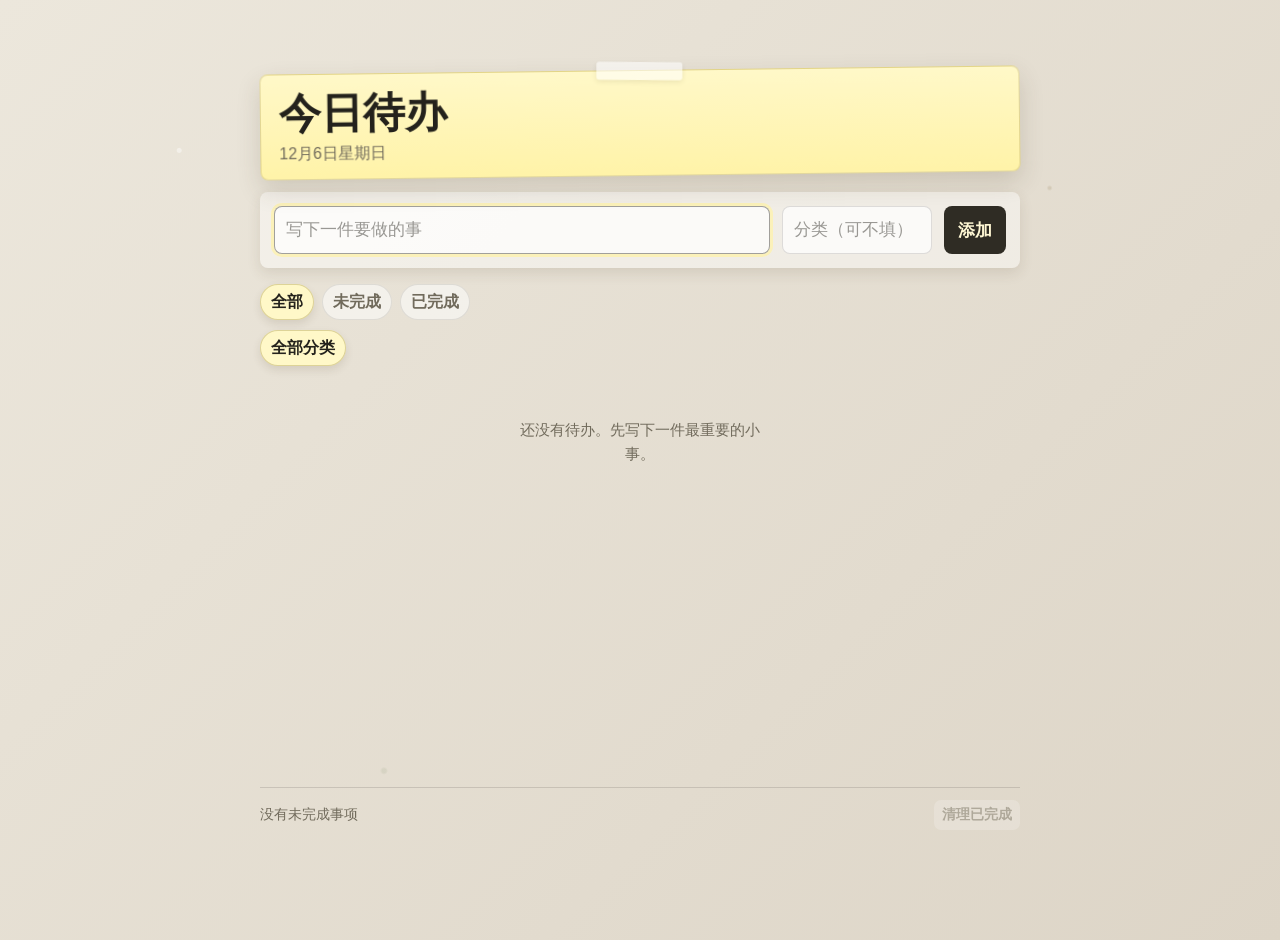
==== newtab.html @ f9138f81 "Create Chrome todo extension" ====
<!doctype html>
<html lang="zh-CN">
  <head>
    <meta charset="utf-8" />
    <meta name="viewport" content="width=device-width, initial-scale=1" />
    <title>简洁待办</title>
    <link rel="stylesheet" href="popup.css" />
  </head>
  <body class="newtab-page">
    <main class="app newtab-app" aria-label="待办事项">
      <header class="header">
        <div>
          <h1>今日待办</h1>
          <p id="todayText" class="today"></p>
        </div>
      </header>

      <form id="todoForm" class="add-form" autocomplete="off">
        <label class="sr-only" for="todoInput">新增待办</label>
        <input id="todoInput" type="text" maxlength="80" placeholder="写下一件要做的事" />
        <label class="sr-only" for="categoryInput">分类</label>
        <input id="categoryInput" type="text" maxlength="18" placeholder="分类（可不填）" list="categorySuggestions" />
        <datalist id="categorySuggestions"></datalist>
        <button type="submit">添加</button>
      </form>

      <section class="toolbar" aria-label="筛选待办">
        <button class="filter active" type="button" data-filter="all">全部</button>
        <button class="filter" type="button" data-filter="active">未完成</button>
        <button class="filter" type="button" data-filter="done">已完成</button>
      </section>

      <section class="category-toolbar" aria-label="筛选分类">
        <button class="category-filter active" type="button" data-category="all">全部分类</button>
      </section>

      <section class="content">
        <p id="emptyState" class="empty-state">还没有待办。先写下一件最重要的小事。</p>
        <ul id="todoList" class="todo-list" aria-live="polite"></ul>
      </section>

      <footer class="footer">
        <span id="countText">0 件待办</span>
        <button id="clearDone" class="ghost" type="button">清理已完成</button>
      </footer>
    </main>

    <script src="popup.js"></script>
  </body>
</html>
---- popup.css ----
:root {
  color-scheme: light;
  --desk: #ece7dc;
  --desk-deep: #ddd5c7;
  --note: #fff3a8;
  --note-soft: #fff8c8;
  --note-alt: #f7ffd1;
  --ink: #24221c;
  --muted: #716b5c;
  --line: rgba(36, 34, 28, 0.18);
  --shadow: 0 10px 24px rgba(70, 58, 31, 0.16);
  --shadow-soft: 0 5px 14px rgba(70, 58, 31, 0.12);
}

* {
  box-sizing: border-box;
}

body {
  width: 380px;
  min-height: 520px;
  margin: 0;
  background:
    radial-gradient(circle at 12% 18%, rgba(255, 255, 255, 0.42) 0 2px, transparent 3px),
    radial-gradient(circle at 78% 12%, rgba(140, 118, 74, 0.18) 0 1px, transparent 3px),
    linear-gradient(135deg, var(--desk), var(--desk-deep));
  color: var(--ink);
  font-family:
    -apple-system, BlinkMacSystemFont, "SF Pro Rounded", "PingFang SC", "Microsoft YaHei",
    sans-serif;
  font-size: 15px;
}

body.newtab-page {
  width: auto;
  min-height: 100vh;
  background:
    radial-gradient(circle at 14% 16%, rgba(255, 255, 255, 0.42) 0 2px, transparent 3px),
    radial-gradient(circle at 82% 20%, rgba(140, 118, 74, 0.18) 0 1px, transparent 3px),
    radial-gradient(circle at 30% 82%, rgba(118, 138, 97, 0.12) 0 2px, transparent 4px),
    linear-gradient(135deg, var(--desk), var(--desk-deep));
}

button,
input {
  font: inherit;
}

button {
  border: 0;
  cursor: pointer;
}

button:disabled {
  cursor: not-allowed;
  opacity: 0.44;
}

.app {
  display: flex;
  min-height: 520px;
  flex-direction: column;
  padding: 18px;
}

.newtab-app {
  width: min(820px, calc(100vw - 44px));
  min-height: calc(100vh - 80px);
  margin: 40px auto;
  padding: 30px;
}

.header {
  position: relative;
  margin: 0 0 16px;
  padding: 16px 18px 14px;
  border: 1px solid rgba(151, 130, 48, 0.28);
  border-radius: 8px;
  background: linear-gradient(180deg, var(--note-soft), var(--note));
  box-shadow: var(--shadow);
  transform: rotate(-0.7deg);
}

.header::before {
  content: "";
  position: absolute;
  top: -9px;
  left: 50%;
  width: 86px;
  height: 18px;
  border-radius: 3px;
  background: rgba(255, 255, 255, 0.56);
  box-shadow: 0 2px 5px rgba(70, 58, 31, 0.1);
  transform: translateX(-50%) rotate(1deg);
}

h1 {
  margin: 0;
  font-size: 26px;
  font-weight: 760;
  letter-spacing: 0;
  line-height: 1.1;
}

.newtab-app h1 {
  font-size: 42px;
}

.today {
  min-height: 18px;
  margin: 7px 0 0;
  color: var(--muted);
  font-size: 13px;
}

.newtab-app .today {
  font-size: 16px;
}

.add-form {
  display: grid;
  grid-template-columns: 1fr 104px auto;
  gap: 8px;
  margin-bottom: 12px;
  padding: 12px;
  border-radius: 8px;
  background: rgba(255, 255, 255, 0.42);
  box-shadow: var(--shadow-soft);
}

.add-form input {
  min-width: 0;
  height: 40px;
  border: 1px solid rgba(36, 34, 28, 0.14);
  border-radius: 8px;
  background: rgba(255, 255, 255, 0.72);
  color: var(--ink);
  outline: none;
  padding: 0 11px;
}

.add-form input::placeholder {
  color: rgba(36, 34, 28, 0.46);
}

.add-form input:focus,
.edit-row input:focus {
  border-color: rgba(36, 34, 28, 0.42);
  box-shadow: 0 0 0 3px rgba(255, 243, 168, 0.72);
}

.add-form button {
  height: 40px;
  border-radius: 8px;
  background: #2f2c24;
  color: #fff8d4;
  font-weight: 700;
  padding: 0 14px;
}

.add-form button:hover {
  background: #16140f;
}

.newtab-app .add-form {
  grid-template-columns: 1fr 150px auto;
  gap: 12px;
  margin-bottom: 16px;
  padding: 14px;
}

.newtab-app .add-form input,
.newtab-app .add-form button {
  height: 48px;
  font-size: 17px;
}

.toolbar,
.category-toolbar {
  display: flex;
  flex-wrap: wrap;
  gap: 8px;
  margin-bottom: 10px;
}

.category-toolbar {
  margin-bottom: 14px;
}

.filter,
.category-filter {
  min-height: 30px;
  border-radius: 999px;
  background: rgba(255, 255, 255, 0.52);
  color: var(--muted);
  font-weight: 650;
  padding: 0 11px;
  box-shadow: inset 0 0 0 1px rgba(36, 34, 28, 0.1);
}

.filter:hover,
.category-filter:hover {
  background: rgba(255, 255, 255, 0.82);
  color: var(--ink);
}

.filter.active,
.category-filter.active {
  background: #fff8c8;
  color: var(--ink);
  box-shadow:
    inset 0 0 0 1px rgba(151, 130, 48, 0.32),
    0 4px 9px rgba(70, 58, 31, 0.12);
}

.newtab-app .filter,
.newtab-app .category-filter {
  min-height: 36px;
  font-size: 16px;
}

.content {
  flex: 1;
  min-height: 0;
}

.todo-list {
  display: grid;
  gap: 10px;
  max-height: 310px;
  margin: 0;
  padding: 1px;
  overflow-y: auto;
  list-style: none;
}

.newtab-app .todo-list {
  grid-template-columns: repeat(auto-fit, minmax(230px, 1fr));
  align-content: start;
  max-height: calc(100vh - 390px);
}

.todo-item {
  display: grid;
  grid-template-columns: auto 1fr auto;
  align-items: start;
  gap: 10px;
  min-height: 72px;
  border: 1px solid rgba(151, 130, 48, 0.24);
  border-radius: 8px;
  background:
    linear-gradient(180deg, rgba(255, 255, 255, 0.28), transparent 36%),
    var(--note);
  box-shadow: var(--shadow-soft);
  padding: 12px 11px;
}

.todo-item:nth-child(3n + 2) {
  background:
    linear-gradient(180deg, rgba(255, 255, 255, 0.3), transparent 36%),
    var(--note-alt);
}

.todo-item:nth-child(3n) {
  background:
    linear-gradient(180deg, rgba(255, 255, 255, 0.28), transparent 36%),
    #ffe5c4;
}

.todo-item input[type="checkbox"] {
  width: 18px;
  height: 18px;
  margin: 3px 0 0;
  accent-color: #2f2c24;
}

.todo-content {
  display: grid;
  min-width: 0;
  gap: 6px;
}

.todo-category {
  width: fit-content;
  max-width: 100%;
  border-radius: 999px;
  background: rgba(255, 255, 255, 0.62);
  color: var(--muted);
  font-size: 12px;
  line-height: 1.1;
  overflow: hidden;
  padding: 4px 8px;
  text-overflow: ellipsis;
  white-space: nowrap;
}

.todo-title {
  min-width: 0;
  overflow-wrap: anywhere;
  color: var(--ink);
  font-size: 16px;
  line-height: 1.42;
}

.newtab-app .todo-item {
  min-height: 132px;
  transform: rotate(-0.35deg);
}

.newtab-app .todo-item:nth-child(even) {
  transform: rotate(0.35deg);
}

.newtab-app .todo-title {
  font-size: 19px;
}

.todo-item.done {
  opacity: 0.74;
}

.todo-item.done .todo-title {
  color: var(--muted);
  text-decoration-line: line-through;
  text-decoration-thickness: 2px;
  text-decoration-color: rgba(36, 34, 28, 0.72);
  text-decoration-skip-ink: none;
}

.item-actions {
  display: flex;
  flex-direction: column;
  gap: 4px;
}

.item-actions button,
.edit-actions button {
  min-width: 34px;
  height: 24px;
  border-radius: 6px;
  background: rgba(255, 255, 255, 0.48);
  color: var(--muted);
  font-size: 12px;
  font-weight: 650;
  padding: 0 6px;
}

.item-actions button:hover,
.edit-actions button:hover {
  background: rgba(255, 255, 255, 0.86);
  color: var(--ink);
}

.edit-row {
  display: grid;
  grid-column: 2 / 4;
  grid-template-columns: 1fr 84px auto;
  gap: 7px;
  width: 100%;
}

.edit-row input {
  min-width: 0;
  height: 34px;
  border: 1px solid rgba(36, 34, 28, 0.16);
  border-radius: 7px;
  background: rgba(255, 255, 255, 0.66);
  color: var(--ink);
  outline: none;
  padding: 0 8px;
}

.edit-actions {
  display: flex;
  gap: 4px;
}

.empty-state {
  display: none;
  margin: 38px auto 0;
  max-width: 250px;
  color: var(--muted);
  line-height: 1.58;
  text-align: center;
}

.empty-state.visible {
  display: block;
}

.footer {
  display: flex;
  align-items: center;
  justify-content: space-between;
  gap: 10px;
  border-top: 1px solid rgba(36, 34, 28, 0.14);
  margin-top: 14px;
  padding-top: 12px;
  color: var(--muted);
  font-size: 12px;
}

.newtab-app .footer,
.newtab-app .ghost,
.newtab-app .item-actions button,
.newtab-app .edit-actions button {
  font-size: 14px;
}

.ghost {
  height: 30px;
  border-radius: 7px;
  background: rgba(255, 255, 255, 0.45);
  color: var(--muted);
  font-size: 12px;
  font-weight: 650;
  padding: 0 8px;
}

.ghost:hover:not(:disabled) {
  background: rgba(255, 255, 255, 0.86);
  color: var(--ink);
}

.sr-only {
  position: absolute;
  width: 1px;
  height: 1px;
  padding: 0;
  overflow: hidden;
  clip: rect(0, 0, 0, 0);
  white-space: nowrap;
  border: 0;
}

@media (max-width: 520px) {
  .newtab-app {
    width: calc(100vw - 22px);
    min-height: calc(100vh - 22px);
    margin: 11px auto;
    padding: 18px;
  }

  .newtab-app h1 {
    font-size: 32px;
  }

  .add-form,
  .newtab-app .add-form {
    grid-template-columns: 1fr auto;
  }

  .add-form input:first-of-type,
  .newtab-app .add-form input:first-of-type {
    grid-column: 1 / -1;
  }

  .newtab-app .todo-list {
    grid-template-columns: 1fr;
  }

  .edit-row {
    grid-template-columns: 1fr;
  }
}
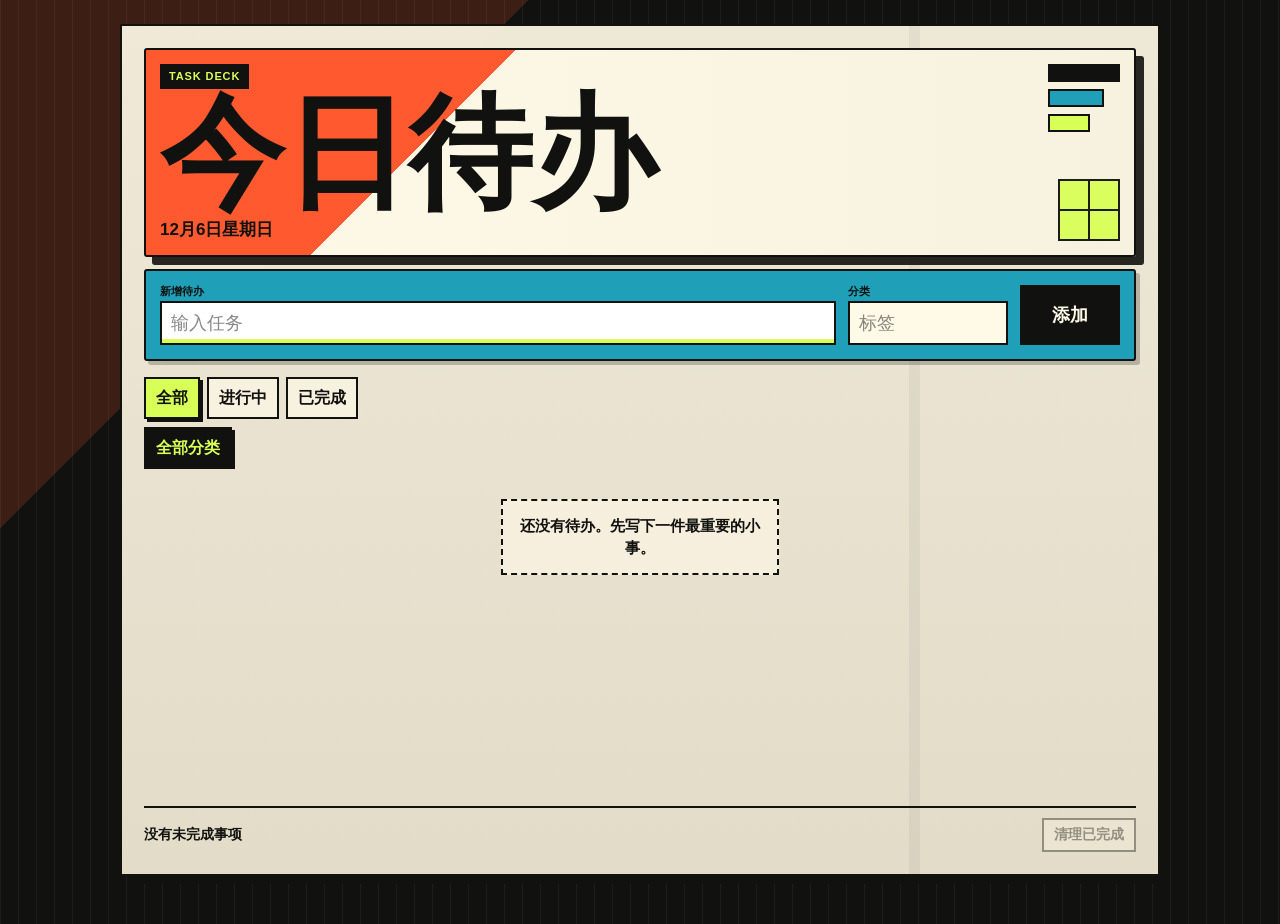
==== commit a4915505: "版本 1" ====
--- a/newtab.html
+++ b/newtab.html
@@ -9,29 +9,41 @@
   <body class="newtab-page">
     <main class="app newtab-app" aria-label="待办事项">
       <header class="header">
-        <div>
+        <div class="header-copy">
+          <span class="eyebrow">Task Deck</span>
           <h1>今日待办</h1>
           <p id="todayText" class="today"></p>
         </div>
+        <div class="deck-meter" aria-hidden="true">
+          <span></span>
+          <span></span>
+          <span></span>
+        </div>
       </header>
 
-      <form id="todoForm" class="add-form" autocomplete="off">
-        <label class="sr-only" for="todoInput">新增待办</label>
-        <input id="todoInput" type="text" maxlength="80" placeholder="写下一件要做的事" />
-        <label class="sr-only" for="categoryInput">分类</label>
-        <input id="categoryInput" type="text" maxlength="18" placeholder="分类（可不填）" list="categorySuggestions" />
-        <datalist id="categorySuggestions"></datalist>
+      <form id="todoForm" class="add-form" autocomplete="off" aria-label="新增待办">
+        <div class="task-field">
+          <label for="todoInput">新增待办</label>
+          <input id="todoInput" type="text" maxlength="80" placeholder="输入任务" />
+        </div>
+        <div class="category-field">
+          <label for="categoryInput">分类</label>
+          <input id="categoryInput" type="text" maxlength="18" placeholder="标签" list="categorySuggestions" />
+          <datalist id="categorySuggestions"></datalist>
+        </div>
         <button type="submit">添加</button>
       </form>
 
-      <section class="toolbar" aria-label="筛选待办">
-        <button class="filter active" type="button" data-filter="all">全部</button>
-        <button class="filter" type="button" data-filter="active">未完成</button>
-        <button class="filter" type="button" data-filter="done">已完成</button>
-      </section>
+      <section class="control-panel" aria-label="筛选">
+        <div class="toolbar" aria-label="筛选待办">
+          <button class="filter active" type="button" data-filter="all">全部</button>
+          <button class="filter" type="button" data-filter="active">进行中</button>
+          <button class="filter" type="button" data-filter="done">已完成</button>
+        </div>
 
-      <section class="category-toolbar" aria-label="筛选分类">
-        <button class="category-filter active" type="button" data-category="all">全部分类</button>
+        <div class="category-toolbar" aria-label="筛选分类">
+          <button class="category-filter active" type="button" data-category="all">全部分类</button>
+        </div>
       </section>
 
       <section class="content">
--- a/popup.css
+++ b/popup.css
@@ -1,33 +1,41 @@
 :root {
   color-scheme: light;
-  --desk: #ece7dc;
-  --desk-deep: #ddd5c7;
-  --note: #fff3a8;
-  --note-soft: #fff8c8;
-  --note-alt: #f7ffd1;
-  --ink: #24221c;
-  --muted: #716b5c;
-  --line: rgba(36, 34, 28, 0.18);
-  --shadow: 0 10px 24px rgba(70, 58, 31, 0.16);
-  --shadow-soft: 0 5px 14px rgba(70, 58, 31, 0.12);
+  --void: #11110f;
+  --ink: #151512;
+  --paper: #f7f1df;
+  --paper-2: #ebe4d0;
+  --cream: #fff9e8;
+  --muted: #6a6255;
+  --line: rgba(17, 17, 15, 0.18);
+  --line-strong: rgba(17, 17, 15, 0.44);
+  --signal: #ff5a2f;
+  --signal-dark: #c93419;
+  --acid: #d8ff58;
+  --cyan: #1f9fb8;
+  --blue: #315bff;
+  --green: #127c58;
+  --shadow: 8px 8px 0 rgba(17, 17, 15, 0.9);
+  --shadow-soft: 4px 4px 0 rgba(17, 17, 15, 0.24);
+  --radius: 3px;
 }
 
 * {
   box-sizing: border-box;
 }
 
+html {
+  min-height: 100%;
+}
+
 body {
   width: 380px;
-  min-height: 520px;
+  min-height: 540px;
   margin: 0;
-  background:
-    radial-gradient(circle at 12% 18%, rgba(255, 255, 255, 0.42) 0 2px, transparent 3px),
-    radial-gradient(circle at 78% 12%, rgba(140, 118, 74, 0.18) 0 1px, transparent 3px),
-    linear-gradient(135deg, var(--desk), var(--desk-deep));
+  background: var(--paper-2);
   color: var(--ink);
   font-family:
-    -apple-system, BlinkMacSystemFont, "SF Pro Rounded", "PingFang SC", "Microsoft YaHei",
-    sans-serif;
+    "Avenir Next Condensed", "Arial Narrow", "Helvetica Neue", -apple-system, BlinkMacSystemFont,
+    "PingFang SC", "Microsoft YaHei", sans-serif;
   font-size: 15px;
 }
 
@@ -35,10 +43,9 @@
   width: auto;
   min-height: 100vh;
   background:
-    radial-gradient(circle at 14% 16%, rgba(255, 255, 255, 0.42) 0 2px, transparent 3px),
-    radial-gradient(circle at 82% 20%, rgba(140, 118, 74, 0.18) 0 1px, transparent 3px),
-    radial-gradient(circle at 30% 82%, rgba(118, 138, 97, 0.12) 0 2px, transparent 4px),
-    linear-gradient(135deg, var(--desk), var(--desk-deep));
+    linear-gradient(135deg, rgba(255, 90, 47, 0.18) 0 24%, transparent 24% 100%),
+    repeating-linear-gradient(90deg, rgba(255, 255, 255, 0.05) 0 1px, transparent 1px 18px),
+    var(--void);
 }
 
 button,
@@ -53,173 +60,307 @@
 
 button:disabled {
   cursor: not-allowed;
-  opacity: 0.44;
+  opacity: 0.38;
+}
+
+button,
+input {
+  transition:
+    background 160ms ease,
+    border-color 160ms ease,
+    box-shadow 160ms ease,
+    color 160ms ease,
+    transform 160ms ease;
+}
+
+button:focus-visible,
+input:focus-visible {
+  outline: 3px solid var(--acid);
+  outline-offset: 3px;
 }
 
 .app {
+  position: relative;
   display: flex;
-  min-height: 520px;
+  min-height: 100vh;
   flex-direction: column;
-  padding: 18px;
-}
-
-.newtab-app {
-  width: min(820px, calc(100vw - 44px));
-  min-height: calc(100vh - 80px);
-  margin: 40px auto;
-  padding: 30px;
-}
-
-.header {
-  position: relative;
-  margin: 0 0 16px;
-  padding: 16px 18px 14px;
-  border: 1px solid rgba(151, 130, 48, 0.28);
-  border-radius: 8px;
-  background: linear-gradient(180deg, var(--note-soft), var(--note));
-  box-shadow: var(--shadow);
-  transform: rotate(-0.7deg);
-}
-
-.header::before {
+  padding: 14px;
+  overflow: hidden;
+  background:
+    linear-gradient(180deg, rgba(247, 241, 223, 0.96), rgba(235, 228, 208, 0.96)),
+    repeating-linear-gradient(0deg, transparent 0 31px, rgba(17, 17, 15, 0.08) 31px 32px);
+}
+
+.app::before {
   content: "";
   position: absolute;
-  top: -9px;
-  left: 50%;
-  width: 86px;
-  height: 18px;
-  border-radius: 3px;
-  background: rgba(255, 255, 255, 0.56);
-  box-shadow: 0 2px 5px rgba(70, 58, 31, 0.1);
-  transform: translateX(-50%) rotate(1deg);
+  inset: 0;
+  pointer-events: none;
+  background:
+    linear-gradient(90deg, transparent 0 76%, rgba(17, 17, 15, 0.08) 76% 77%, transparent 77%),
+    radial-gradient(circle at 9% 14%, rgba(17, 17, 15, 0.12) 0 1px, transparent 1px 100%);
+  opacity: 0.6;
+}
+
+.newtab-app {
+  width: min(1040px, calc(100vw - 42px));
+  min-height: calc(100vh - 48px);
+  margin: 24px auto;
+  padding: 22px;
+  border: 2px solid var(--void);
+  box-shadow: var(--shadow);
+}
+
+.header {
+  position: relative;
+  z-index: 1;
+  display: grid;
+  grid-template-columns: minmax(0, 1fr) 72px;
+  min-height: 124px;
+  gap: 14px;
+  margin: 0 0 12px;
+  padding: 14px;
+  border: 2px solid var(--void);
+  border-radius: var(--radius);
+  background:
+    linear-gradient(135deg, var(--signal) 0 31%, transparent 31% 100%),
+    linear-gradient(90deg, var(--cream), var(--paper));
+  box-shadow: var(--shadow);
+}
+
+.header::after {
+  content: "";
+  position: absolute;
+  right: 14px;
+  bottom: 14px;
+  width: 58px;
+  height: 58px;
+  border: 2px solid var(--void);
+  background:
+    linear-gradient(90deg, transparent 0 48%, var(--void) 48% 52%, transparent 52%),
+    linear-gradient(0deg, transparent 0 48%, var(--void) 48% 52%, transparent 52%),
+    var(--acid);
+  opacity: 0.95;
+}
+
+.header-copy {
+  position: relative;
+  z-index: 1;
+  display: grid;
+  align-content: end;
+}
+
+.eyebrow {
+  width: fit-content;
+  margin-bottom: 10px;
+  border: 2px solid var(--void);
+  background: var(--void);
+  color: var(--acid);
+  font-size: 11px;
+  font-weight: 900;
+  letter-spacing: 0.08em;
+  line-height: 1;
+  padding: 5px 7px;
+  text-transform: uppercase;
 }
 
 h1 {
+  max-width: 250px;
   margin: 0;
-  font-size: 26px;
-  font-weight: 760;
+  color: var(--void);
+  font-family: "Impact", "Avenir Next Condensed", "Arial Narrow", sans-serif;
+  font-size: 44px;
+  font-weight: 900;
   letter-spacing: 0;
-  line-height: 1.1;
+  line-height: 0.88;
 }
 
 .newtab-app h1 {
-  font-size: 42px;
+  max-width: none;
+  font-size: clamp(64px, 10vw, 124px);
 }
 
 .today {
   min-height: 18px;
-  margin: 7px 0 0;
-  color: var(--muted);
+  margin: 10px 0 0;
+  color: var(--void);
   font-size: 13px;
+  font-weight: 900;
 }
 
 .newtab-app .today {
-  font-size: 16px;
+  font-size: 17px;
+}
+
+.deck-meter {
+  position: relative;
+  z-index: 1;
+  display: grid;
+  align-content: start;
+  gap: 7px;
+}
+
+.deck-meter span {
+  display: block;
+  height: 18px;
+  border: 2px solid var(--void);
+  background: var(--void);
+}
+
+.deck-meter span:nth-child(2) {
+  width: 78%;
+  background: var(--cyan);
+}
+
+.deck-meter span:nth-child(3) {
+  width: 58%;
+  background: var(--acid);
 }
 
 .add-form {
-  display: grid;
-  grid-template-columns: 1fr 104px auto;
+  position: relative;
+  z-index: 1;
+  display: grid;
+  grid-template-columns: minmax(0, 1fr) 82px 64px;
   gap: 8px;
+  align-items: end;
   margin-bottom: 12px;
-  padding: 12px;
-  border-radius: 8px;
-  background: rgba(255, 255, 255, 0.42);
+  padding: 10px;
+  border: 2px solid var(--void);
+  border-radius: var(--radius);
+  background: var(--cyan);
   box-shadow: var(--shadow-soft);
+}
+
+.task-field,
+.category-field {
+  display: grid;
+  min-width: 0;
+  gap: 4px;
+}
+
+.add-form label {
+  color: var(--void);
+  font-size: 11px;
+  font-weight: 950;
+  line-height: 1;
 }
 
 .add-form input {
   min-width: 0;
-  height: 40px;
-  border: 1px solid rgba(36, 34, 28, 0.14);
-  border-radius: 8px;
-  background: rgba(255, 255, 255, 0.72);
-  color: var(--ink);
+  height: 36px;
+  border: 2px solid var(--void);
+  border-radius: 0;
+  background: var(--cream);
+  color: var(--void);
   outline: none;
-  padding: 0 11px;
+  padding: 0 9px;
 }
 
 .add-form input::placeholder {
-  color: rgba(36, 34, 28, 0.46);
+  color: rgba(17, 17, 15, 0.5);
 }
 
 .add-form input:focus,
 .edit-row input:focus {
-  border-color: rgba(36, 34, 28, 0.42);
-  box-shadow: 0 0 0 3px rgba(255, 243, 168, 0.72);
+  background: #fff;
+  box-shadow: inset 0 -4px 0 var(--acid);
 }
 
 .add-form button {
-  height: 40px;
-  border-radius: 8px;
-  background: #2f2c24;
-  color: #fff8d4;
-  font-weight: 700;
-  padding: 0 14px;
+  min-height: 50px;
+  border: 2px solid var(--void);
+  border-radius: 0;
+  background: var(--void);
+  color: var(--cream);
+  font-weight: 950;
+  padding: 0 10px;
 }
 
 .add-form button:hover {
-  background: #16140f;
+  background: var(--acid);
+  color: var(--void);
+  transform: translate(-2px, -2px);
+  box-shadow: 3px 3px 0 var(--void);
 }
 
 .newtab-app .add-form {
-  grid-template-columns: 1fr 150px auto;
+  grid-template-columns: minmax(0, 1fr) 160px 100px;
   gap: 12px;
   margin-bottom: 16px;
   padding: 14px;
 }
 
-.newtab-app .add-form input,
+.newtab-app .add-form input {
+  height: 44px;
+  font-size: 18px;
+}
+
 .newtab-app .add-form button {
-  height: 48px;
-  font-size: 17px;
+  min-height: 60px;
+  font-size: 18px;
+}
+
+.control-panel {
+  position: relative;
+  z-index: 1;
+  display: grid;
+  gap: 8px;
+  margin-bottom: 12px;
 }
 
 .toolbar,
 .category-toolbar {
   display: flex;
   flex-wrap: wrap;
-  gap: 8px;
-  margin-bottom: 10px;
+  gap: 7px;
 }
 
 .category-toolbar {
-  margin-bottom: 14px;
+  max-height: 80px;
+  overflow-y: auto;
+  padding-right: 2px;
 }
 
 .filter,
 .category-filter {
-  min-height: 30px;
-  border-radius: 999px;
-  background: rgba(255, 255, 255, 0.52);
-  color: var(--muted);
-  font-weight: 650;
-  padding: 0 11px;
-  box-shadow: inset 0 0 0 1px rgba(36, 34, 28, 0.1);
+  min-height: 36px;
+  border: 2px solid var(--void);
+  border-radius: 0;
+  background: var(--paper);
+  color: var(--void);
+  font-size: 13px;
+  font-weight: 950;
+  padding: 0 10px;
 }
 
 .filter:hover,
 .category-filter:hover {
-  background: rgba(255, 255, 255, 0.82);
-  color: var(--ink);
+  transform: translate(-1px, -1px);
+  box-shadow: 2px 2px 0 var(--void);
 }
 
 .filter.active,
 .category-filter.active {
-  background: #fff8c8;
-  color: var(--ink);
-  box-shadow:
-    inset 0 0 0 1px rgba(151, 130, 48, 0.32),
-    0 4px 9px rgba(70, 58, 31, 0.12);
+  background: var(--acid);
+  color: var(--void);
+  box-shadow: 3px 3px 0 var(--void);
+}
+
+.category-filter.active {
+  background: var(--void);
+  color: var(--acid);
 }
 
 .newtab-app .filter,
 .newtab-app .category-filter {
-  min-height: 36px;
+  min-height: 42px;
   font-size: 16px;
 }
 
 .content {
+  position: relative;
+  z-index: 1;
   flex: 1;
   min-height: 0;
 }
@@ -227,160 +368,191 @@
 .todo-list {
   display: grid;
   gap: 10px;
-  max-height: 310px;
+  max-height: 294px;
   margin: 0;
-  padding: 1px;
+  padding: 2px 4px 4px 0;
   overflow-y: auto;
   list-style: none;
 }
 
 .newtab-app .todo-list {
-  grid-template-columns: repeat(auto-fit, minmax(230px, 1fr));
+  grid-template-columns: repeat(auto-fit, minmax(248px, 1fr));
   align-content: start;
-  max-height: calc(100vh - 390px);
+  max-height: calc(100vh - 410px);
 }
 
 .todo-item {
-  display: grid;
-  grid-template-columns: auto 1fr auto;
+  position: relative;
+  display: grid;
+  grid-template-columns: 32px minmax(0, 1fr) auto;
   align-items: start;
   gap: 10px;
-  min-height: 72px;
-  border: 1px solid rgba(151, 130, 48, 0.24);
-  border-radius: 8px;
-  background:
-    linear-gradient(180deg, rgba(255, 255, 255, 0.28), transparent 36%),
-    var(--note);
+  min-height: 86px;
+  overflow: hidden;
+  border: 2px solid var(--void);
+  border-radius: var(--radius);
+  background: var(--ticket-bg, var(--cream));
   box-shadow: var(--shadow-soft);
-  padding: 12px 11px;
-}
-
-.todo-item:nth-child(3n + 2) {
-  background:
-    linear-gradient(180deg, rgba(255, 255, 255, 0.3), transparent 36%),
-    var(--note-alt);
-}
-
-.todo-item:nth-child(3n) {
-  background:
-    linear-gradient(180deg, rgba(255, 255, 255, 0.28), transparent 36%),
-    #ffe5c4;
+  padding: 10px;
+  animation: deck-in 170ms ease both;
+}
+
+.todo-item::before {
+  content: "";
+  position: absolute;
+  inset: 0 auto 0 0;
+  width: 9px;
+  background: var(--tag-color, var(--signal));
+}
+
+.todo-item::after {
+  content: "";
+  position: absolute;
+  right: -16px;
+  top: 12px;
+  width: 54px;
+  height: 18px;
+  border: 2px solid var(--void);
+  background: var(--tag-color, var(--signal));
+  transform: rotate(16deg);
 }
 
 .todo-item input[type="checkbox"] {
-  width: 18px;
-  height: 18px;
-  margin: 3px 0 0;
-  accent-color: #2f2c24;
+  position: relative;
+  z-index: 1;
+  width: 24px;
+  height: 24px;
+  margin: 2px 0 0 5px;
+  accent-color: var(--void);
+  cursor: pointer;
 }
 
 .todo-content {
+  position: relative;
+  z-index: 1;
   display: grid;
   min-width: 0;
-  gap: 6px;
+  gap: 8px;
 }
 
 .todo-category {
   width: fit-content;
   max-width: 100%;
-  border-radius: 999px;
-  background: rgba(255, 255, 255, 0.62);
-  color: var(--muted);
-  font-size: 12px;
-  line-height: 1.1;
+  border: 2px solid var(--void);
+  background: var(--tag-color, var(--signal));
+  color: var(--void);
+  font-size: 11px;
+  font-weight: 950;
+  line-height: 1;
   overflow: hidden;
-  padding: 4px 8px;
+  padding: 5px 7px;
   text-overflow: ellipsis;
+  text-transform: uppercase;
   white-space: nowrap;
 }
 
 .todo-title {
   min-width: 0;
   overflow-wrap: anywhere;
-  color: var(--ink);
-  font-size: 16px;
-  line-height: 1.42;
+  color: var(--void);
+  font-family: "Avenir Next Condensed", "Arial Narrow", "PingFang SC", sans-serif;
+  font-size: 20px;
+  font-weight: 950;
+  line-height: 1.05;
 }
 
 .newtab-app .todo-item {
-  min-height: 132px;
-  transform: rotate(-0.35deg);
-}
-
-.newtab-app .todo-item:nth-child(even) {
-  transform: rotate(0.35deg);
+  min-height: 150px;
+  padding: 14px;
 }
 
 .newtab-app .todo-title {
-  font-size: 19px;
+  font-size: 28px;
 }
 
 .todo-item.done {
-  opacity: 0.74;
+  background: #d8d1bf;
+  opacity: 0.78;
 }
 
 .todo-item.done .todo-title {
-  color: var(--muted);
+  color: rgba(17, 17, 15, 0.68);
   text-decoration-line: line-through;
-  text-decoration-thickness: 2px;
-  text-decoration-color: rgba(36, 34, 28, 0.72);
+  text-decoration-thickness: 4px;
+  text-decoration-color: var(--signal-dark);
   text-decoration-skip-ink: none;
 }
 
 .item-actions {
+  position: relative;
+  z-index: 1;
   display: flex;
   flex-direction: column;
-  gap: 4px;
+  gap: 5px;
+  padding-right: 2px;
 }
 
 .item-actions button,
 .edit-actions button {
-  min-width: 34px;
-  height: 24px;
-  border-radius: 6px;
-  background: rgba(255, 255, 255, 0.48);
-  color: var(--muted);
+  min-width: 44px;
+  min-height: 30px;
+  border: 2px solid var(--void);
+  border-radius: 0;
+  background: var(--paper);
+  color: var(--void);
   font-size: 12px;
-  font-weight: 650;
-  padding: 0 6px;
+  font-weight: 950;
+  padding: 0 7px;
 }
 
 .item-actions button:hover,
 .edit-actions button:hover {
-  background: rgba(255, 255, 255, 0.86);
-  color: var(--ink);
+  background: var(--acid);
+  transform: translate(-1px, -1px);
+  box-shadow: 2px 2px 0 var(--void);
+}
+
+.item-actions .delete:hover {
+  background: var(--signal);
+  color: var(--void);
 }
 
 .edit-row {
+  position: relative;
+  z-index: 1;
   display: grid;
   grid-column: 2 / 4;
-  grid-template-columns: 1fr 84px auto;
+  grid-template-columns: minmax(0, 1fr) 82px auto;
   gap: 7px;
   width: 100%;
 }
 
 .edit-row input {
   min-width: 0;
-  height: 34px;
-  border: 1px solid rgba(36, 34, 28, 0.16);
-  border-radius: 7px;
-  background: rgba(255, 255, 255, 0.66);
-  color: var(--ink);
+  height: 38px;
+  border: 2px solid var(--void);
+  border-radius: 0;
+  background: var(--cream);
+  color: var(--void);
   outline: none;
   padding: 0 8px;
 }
 
 .edit-actions {
   display: flex;
-  gap: 4px;
+  gap: 5px;
 }
 
 .empty-state {
   display: none;
-  margin: 38px auto 0;
-  max-width: 250px;
-  color: var(--muted);
-  line-height: 1.58;
+  margin: 18px auto 0;
+  max-width: 278px;
+  border: 2px dashed var(--void);
+  background: rgba(255, 249, 232, 0.62);
+  color: var(--void);
+  font-weight: 850;
+  line-height: 1.45;
+  padding: 14px;
   text-align: center;
 }
 
@@ -389,15 +561,18 @@
 }
 
 .footer {
+  position: relative;
+  z-index: 1;
   display: flex;
   align-items: center;
   justify-content: space-between;
   gap: 10px;
-  border-top: 1px solid rgba(36, 34, 28, 0.14);
+  border-top: 2px solid var(--void);
   margin-top: 14px;
-  padding-top: 12px;
-  color: var(--muted);
+  padding-top: 10px;
+  color: var(--void);
   font-size: 12px;
+  font-weight: 950;
 }
 
 .newtab-app .footer,
@@ -408,18 +583,21 @@
 }
 
 .ghost {
-  height: 30px;
-  border-radius: 7px;
-  background: rgba(255, 255, 255, 0.45);
-  color: var(--muted);
+  min-height: 34px;
+  border: 2px solid var(--void);
+  border-radius: 0;
+  background: var(--paper);
+  color: var(--void);
   font-size: 12px;
-  font-weight: 650;
-  padding: 0 8px;
+  font-weight: 950;
+  padding: 0 10px;
 }
 
 .ghost:hover:not(:disabled) {
-  background: rgba(255, 255, 255, 0.86);
-  color: var(--ink);
+  background: var(--signal);
+  color: var(--void);
+  transform: translate(-1px, -1px);
+  box-shadow: 2px 2px 0 var(--void);
 }
 
 .sr-only {
@@ -433,26 +611,85 @@
   border: 0;
 }
 
+@keyframes deck-in {
+  from {
+    opacity: 0;
+    transform: translateY(10px) rotate(-0.4deg);
+  }
+  to {
+    opacity: 1;
+    transform: translateY(0) rotate(0);
+  }
+}
+
 @media (max-width: 520px) {
+  .app {
+    padding: 12px;
+  }
+
+  .header {
+    min-height: 112px;
+    margin-bottom: 10px;
+    padding: 13px;
+  }
+
+  h1 {
+    font-size: 40px;
+  }
+
+  .add-form {
+    margin-bottom: 10px;
+    padding: 9px;
+  }
+
+  .control-panel {
+    margin-bottom: 10px;
+  }
+
+  .todo-list {
+    max-height: 230px;
+  }
+
   .newtab-app {
-    width: calc(100vw - 22px);
-    min-height: calc(100vh - 22px);
-    margin: 11px auto;
-    padding: 18px;
+    width: calc(100vw - 20px);
+    min-height: calc(100vh - 20px);
+    margin: 10px auto;
+    padding: 14px;
+  }
+
+  .header {
+    grid-template-columns: minmax(0, 1fr);
+  }
+
+  .deck-meter {
+    display: none;
   }
 
   .newtab-app h1 {
-    font-size: 32px;
+    font-size: 50px;
   }
 
   .add-form,
   .newtab-app .add-form {
-    grid-template-columns: 1fr auto;
-  }
-
-  .add-form input:first-of-type,
-  .newtab-app .add-form input:first-of-type {
+    grid-template-columns: minmax(0, 1fr) 76px;
+  }
+
+  .task-field,
+  .newtab-app .task-field {
     grid-column: 1 / -1;
+  }
+
+  body:not(.newtab-page) .add-form {
+    grid-template-columns: minmax(0, 1fr) 82px 64px;
+  }
+
+  body:not(.newtab-page) .task-field {
+    grid-column: auto;
+  }
+
+  .add-form button,
+  .newtab-app .add-form button {
+    min-height: 50px;
   }
 
   .newtab-app .todo-list {
@@ -463,3 +700,13 @@
     grid-template-columns: 1fr;
   }
 }
+
+@media (prefers-reduced-motion: reduce) {
+  *,
+  *::before,
+  *::after {
+    animation-duration: 1ms !important;
+    scroll-behavior: auto !important;
+    transition-duration: 1ms !important;
+  }
+}
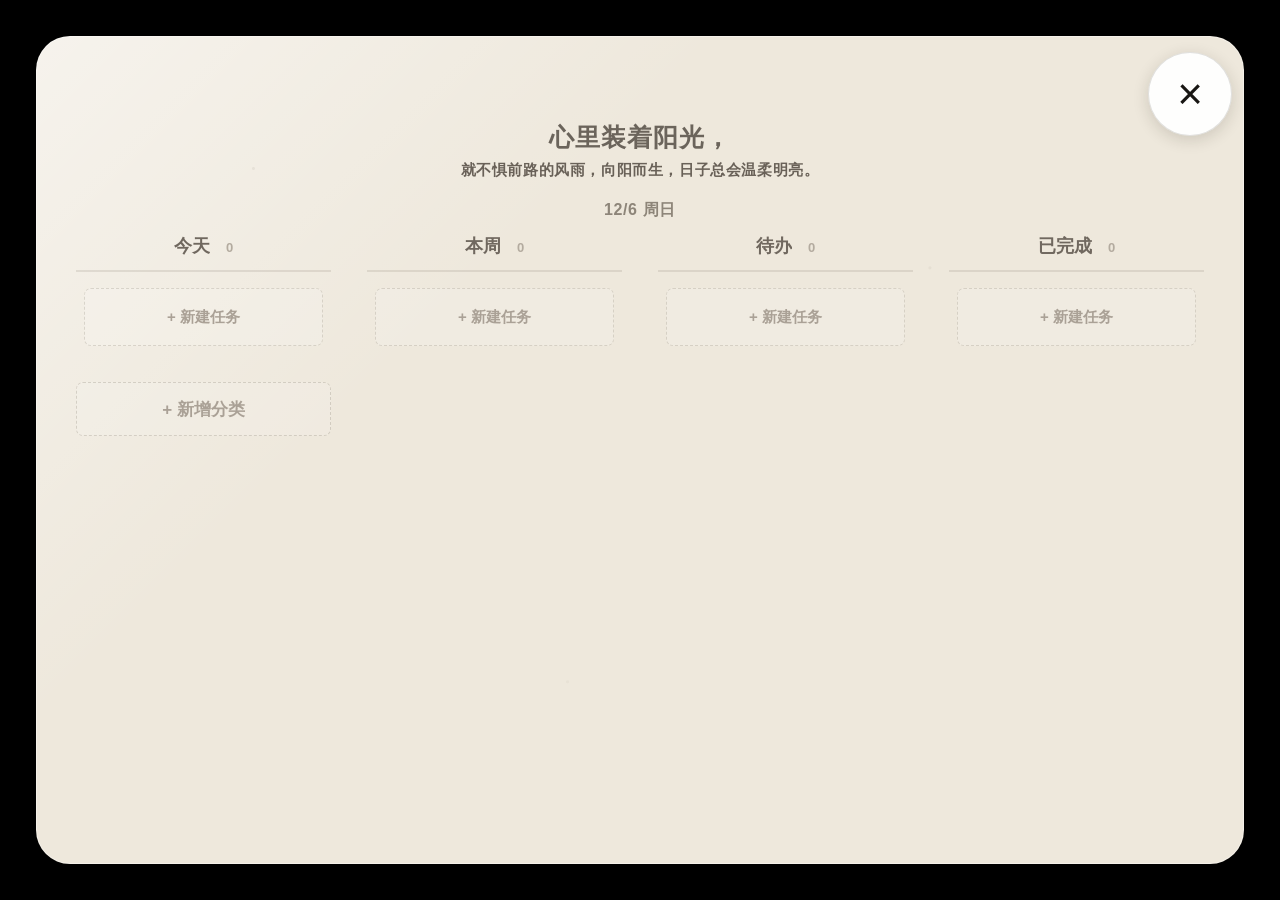
==== commit fe65e635: "Update sticky note todo board" ====
--- a/newtab.html
+++ b/newtab.html
@@ -7,47 +7,36 @@
     <link rel="stylesheet" href="popup.css" />
   </head>
   <body class="newtab-page">
-    <main class="app newtab-app" aria-label="待办事项">
+    <main class="app newtab-app" aria-label="便签墙">
       <header class="header">
-        <div class="header-copy">
-          <span class="eyebrow">Task Deck</span>
-          <h1>今日待办</h1>
+        <div>
+          <p class="quote">心里装着阳光，</p>
+          <p class="quote-sub">就不惧前路的风雨，向阳而生，日子总会温柔明亮。</p>
           <p id="todayText" class="today"></p>
-        </div>
-        <div class="deck-meter" aria-hidden="true">
-          <span></span>
-          <span></span>
-          <span></span>
         </div>
       </header>
 
-      <form id="todoForm" class="add-form" autocomplete="off" aria-label="新增待办">
-        <div class="task-field">
-          <label for="todoInput">新增待办</label>
-          <input id="todoInput" type="text" maxlength="80" placeholder="输入任务" />
-        </div>
-        <div class="category-field">
-          <label for="categoryInput">分类</label>
-          <input id="categoryInput" type="text" maxlength="18" placeholder="标签" list="categorySuggestions" />
-          <datalist id="categorySuggestions"></datalist>
-        </div>
+      <form id="todoForm" class="add-form" autocomplete="off">
+        <label class="sr-only" for="todoInput">新增待办</label>
+        <input id="todoInput" type="text" maxlength="80" placeholder="写下一件要做的事" />
+        <label class="sr-only" for="categoryInput">分类</label>
+        <input id="categoryInput" type="text" maxlength="18" placeholder="分类（可不填）" list="categorySuggestions" />
+        <datalist id="categorySuggestions"></datalist>
         <button type="submit">添加</button>
       </form>
 
-      <section class="control-panel" aria-label="筛选">
-        <div class="toolbar" aria-label="筛选待办">
-          <button class="filter active" type="button" data-filter="all">全部</button>
-          <button class="filter" type="button" data-filter="active">进行中</button>
-          <button class="filter" type="button" data-filter="done">已完成</button>
-        </div>
+      <section class="toolbar" aria-label="筛选待办">
+        <button class="filter active" type="button" data-filter="all">全部</button>
+        <button class="filter" type="button" data-filter="active">未完成</button>
+        <button class="filter" type="button" data-filter="done">已完成</button>
+      </section>
 
-        <div class="category-toolbar" aria-label="筛选分类">
-          <button class="category-filter active" type="button" data-category="all">全部分类</button>
-        </div>
+      <section class="category-toolbar board-hidden" aria-label="筛选分类">
+        <button class="category-filter active" type="button" data-category="all">全部分类</button>
       </section>
 
       <section class="content">
-        <p id="emptyState" class="empty-state">还没有待办。先写下一件最重要的小事。</p>
+        <p id="emptyState" class="empty-state">还没有便签。先贴上一张小纸条。</p>
         <ul id="todoList" class="todo-list" aria-live="polite"></ul>
       </section>
 
--- a/popup.css
+++ b/popup.css
@@ -1,41 +1,37 @@
 :root {
   color-scheme: light;
-  --void: #11110f;
-  --ink: #151512;
-  --paper: #f7f1df;
-  --paper-2: #ebe4d0;
-  --cream: #fff9e8;
-  --muted: #6a6255;
-  --line: rgba(17, 17, 15, 0.18);
-  --line-strong: rgba(17, 17, 15, 0.44);
-  --signal: #ff5a2f;
-  --signal-dark: #c93419;
-  --acid: #d8ff58;
-  --cyan: #1f9fb8;
-  --blue: #315bff;
-  --green: #127c58;
-  --shadow: 8px 8px 0 rgba(17, 17, 15, 0.9);
-  --shadow-soft: 4px 4px 0 rgba(17, 17, 15, 0.24);
-  --radius: 3px;
+  --wall: #f6f2ea;
+  --wall-line: rgba(52, 48, 42, 0.055);
+  --ink: #282521;
+  --muted: #746f66;
+  --panel: rgba(255, 253, 248, 0.78);
+  --paper-white: #fffdf7;
+  --paper-yellow: #fff7c7;
+  --paper-blue: #e8f3fb;
+  --paper-green: #edf6df;
+  --border: rgba(52, 48, 42, 0.12);
+  --shadow: 0 8px 20px rgba(76, 67, 49, 0.08);
+  --shadow-small: 0 4px 12px rgba(76, 67, 49, 0.07);
+  --danger: #c64c2f;
 }
 
 * {
   box-sizing: border-box;
 }
 
-html {
-  min-height: 100%;
-}
-
 body {
   width: 380px;
-  min-height: 540px;
+  min-height: 520px;
   margin: 0;
-  background: var(--paper-2);
+  background:
+    linear-gradient(var(--wall-line) 1px, transparent 1px),
+    linear-gradient(90deg, var(--wall-line) 1px, transparent 1px),
+    var(--wall);
+  background-size: 26px 26px;
   color: var(--ink);
   font-family:
-    "Avenir Next Condensed", "Arial Narrow", "Helvetica Neue", -apple-system, BlinkMacSystemFont,
-    "PingFang SC", "Microsoft YaHei", sans-serif;
+    -apple-system, BlinkMacSystemFont, "SF Pro Rounded", "PingFang SC", "Microsoft YaHei",
+    sans-serif;
   font-size: 15px;
 }
 
@@ -43,9 +39,10 @@
   width: auto;
   min-height: 100vh;
   background:
-    linear-gradient(135deg, rgba(255, 90, 47, 0.18) 0 24%, transparent 24% 100%),
-    repeating-linear-gradient(90deg, rgba(255, 255, 255, 0.05) 0 1px, transparent 1px 18px),
-    var(--void);
+    linear-gradient(var(--wall-line) 1px, transparent 1px),
+    linear-gradient(90deg, var(--wall-line) 1px, transparent 1px),
+    #f7f3eb;
+  background-size: 32px 32px;
 }
 
 button,
@@ -60,500 +57,312 @@
 
 button:disabled {
   cursor: not-allowed;
-  opacity: 0.38;
-}
-
-button,
-input {
-  transition:
-    background 160ms ease,
-    border-color 160ms ease,
-    box-shadow 160ms ease,
-    color 160ms ease,
-    transform 160ms ease;
-}
-
-button:focus-visible,
-input:focus-visible {
-  outline: 3px solid var(--acid);
-  outline-offset: 3px;
+  opacity: 0.42;
 }
 
 .app {
-  position: relative;
   display: flex;
-  min-height: 100vh;
+  min-height: 520px;
   flex-direction: column;
-  padding: 14px;
-  overflow: hidden;
-  background:
-    linear-gradient(180deg, rgba(247, 241, 223, 0.96), rgba(235, 228, 208, 0.96)),
-    repeating-linear-gradient(0deg, transparent 0 31px, rgba(17, 17, 15, 0.08) 31px 32px);
-}
-
-.app::before {
-  content: "";
-  position: absolute;
-  inset: 0;
-  pointer-events: none;
-  background:
-    linear-gradient(90deg, transparent 0 76%, rgba(17, 17, 15, 0.08) 76% 77%, transparent 77%),
-    radial-gradient(circle at 9% 14%, rgba(17, 17, 15, 0.12) 0 1px, transparent 1px 100%);
-  opacity: 0.6;
+  padding: 18px;
 }
 
 .newtab-app {
-  width: min(1040px, calc(100vw - 42px));
-  min-height: calc(100vh - 48px);
-  margin: 24px auto;
-  padding: 22px;
-  border: 2px solid var(--void);
-  box-shadow: var(--shadow);
+  width: min(1180px, calc(100vw - 56px));
+  min-height: calc(100vh - 56px);
+  margin: 28px auto;
+  padding: 0;
 }
 
 .header {
-  position: relative;
-  z-index: 1;
-  display: grid;
-  grid-template-columns: minmax(0, 1fr) 72px;
-  min-height: 124px;
-  gap: 14px;
-  margin: 0 0 12px;
-  padding: 14px;
-  border: 2px solid var(--void);
-  border-radius: var(--radius);
-  background:
-    linear-gradient(135deg, var(--signal) 0 31%, transparent 31% 100%),
-    linear-gradient(90deg, var(--cream), var(--paper));
-  box-shadow: var(--shadow);
-}
-
-.header::after {
-  content: "";
-  position: absolute;
-  right: 14px;
-  bottom: 14px;
-  width: 58px;
-  height: 58px;
-  border: 2px solid var(--void);
-  background:
-    linear-gradient(90deg, transparent 0 48%, var(--void) 48% 52%, transparent 52%),
-    linear-gradient(0deg, transparent 0 48%, var(--void) 48% 52%, transparent 52%),
-    var(--acid);
-  opacity: 0.95;
-}
-
-.header-copy {
-  position: relative;
-  z-index: 1;
-  display: grid;
-  align-content: end;
-}
-
-.eyebrow {
-  width: fit-content;
-  margin-bottom: 10px;
-  border: 2px solid var(--void);
-  background: var(--void);
-  color: var(--acid);
-  font-size: 11px;
-  font-weight: 900;
-  letter-spacing: 0.08em;
-  line-height: 1;
-  padding: 5px 7px;
-  text-transform: uppercase;
+  margin: 0 0 16px;
+  padding: 14px 0 12px;
+  border-bottom: 1px solid var(--border);
+}
+
+.newtab-app .header {
+  max-width: 760px;
+  margin-bottom: 16px;
 }
 
 h1 {
-  max-width: 250px;
   margin: 0;
-  color: var(--void);
-  font-family: "Impact", "Avenir Next Condensed", "Arial Narrow", sans-serif;
-  font-size: 44px;
-  font-weight: 900;
+  color: var(--ink);
+  font-size: 26px;
+  font-weight: 760;
   letter-spacing: 0;
-  line-height: 0.88;
+  line-height: 1.12;
 }
 
 .newtab-app h1 {
-  max-width: none;
-  font-size: clamp(64px, 10vw, 124px);
+  font-size: 38px;
 }
 
 .today {
   min-height: 18px;
-  margin: 10px 0 0;
-  color: var(--void);
+  margin: 7px 0 0;
+  color: var(--muted);
   font-size: 13px;
-  font-weight: 900;
 }
 
 .newtab-app .today {
-  font-size: 17px;
-}
-
-.deck-meter {
-  position: relative;
-  z-index: 1;
-  display: grid;
-  align-content: start;
-  gap: 7px;
-}
-
-.deck-meter span {
-  display: block;
-  height: 18px;
-  border: 2px solid var(--void);
-  background: var(--void);
-}
-
-.deck-meter span:nth-child(2) {
-  width: 78%;
-  background: var(--cyan);
-}
-
-.deck-meter span:nth-child(3) {
-  width: 58%;
-  background: var(--acid);
+  font-size: 16px;
 }
 
 .add-form {
-  position: relative;
-  z-index: 1;
-  display: grid;
-  grid-template-columns: minmax(0, 1fr) 82px 64px;
+  display: grid;
+  grid-template-columns: 1fr 104px auto;
   gap: 8px;
-  align-items: end;
   margin-bottom: 12px;
   padding: 10px;
-  border: 2px solid var(--void);
-  border-radius: var(--radius);
-  background: var(--cyan);
-  box-shadow: var(--shadow-soft);
-}
-
-.task-field,
-.category-field {
-  display: grid;
-  min-width: 0;
-  gap: 4px;
-}
-
-.add-form label {
-  color: var(--void);
-  font-size: 11px;
-  font-weight: 950;
-  line-height: 1;
+  border: 1px solid var(--border);
+  border-radius: 12px;
+  background: var(--panel);
+  box-shadow: var(--shadow-small);
+}
+
+.newtab-app .add-form {
+  width: min(760px, 100%);
+  grid-template-columns: 1fr 150px auto;
+  gap: 12px;
+  margin-bottom: 14px;
 }
 
 .add-form input {
   min-width: 0;
-  height: 36px;
-  border: 2px solid var(--void);
-  border-radius: 0;
-  background: var(--cream);
-  color: var(--void);
+  height: 40px;
+  border: 1px solid var(--border);
+  border-radius: 9px;
+  background: rgba(255, 255, 255, 0.72);
+  color: var(--ink);
   outline: none;
-  padding: 0 9px;
+  padding: 0 11px;
+}
+
+.newtab-app .add-form input,
+.newtab-app .add-form button {
+  height: 46px;
+  font-size: 16px;
 }
 
 .add-form input::placeholder {
-  color: rgba(17, 17, 15, 0.5);
+  color: rgba(40, 37, 33, 0.42);
 }
 
 .add-form input:focus,
 .edit-row input:focus {
-  background: #fff;
-  box-shadow: inset 0 -4px 0 var(--acid);
+  border-color: rgba(40, 37, 33, 0.35);
+  box-shadow: 0 0 0 3px rgba(255, 247, 199, 0.58);
 }
 
 .add-form button {
-  min-height: 50px;
-  border: 2px solid var(--void);
-  border-radius: 0;
-  background: var(--void);
-  color: var(--cream);
-  font-weight: 950;
-  padding: 0 10px;
+  height: 40px;
+  border-radius: 9px;
+  background: var(--ink);
+  color: #fffaf0;
+  font-weight: 700;
+  padding: 0 14px;
 }
 
 .add-form button:hover {
-  background: var(--acid);
-  color: var(--void);
-  transform: translate(-2px, -2px);
-  box-shadow: 3px 3px 0 var(--void);
-}
-
-.newtab-app .add-form {
-  grid-template-columns: minmax(0, 1fr) 160px 100px;
-  gap: 12px;
-  margin-bottom: 16px;
-  padding: 14px;
-}
-
-.newtab-app .add-form input {
-  height: 44px;
-  font-size: 18px;
-}
-
-.newtab-app .add-form button {
-  min-height: 60px;
-  font-size: 18px;
-}
-
-.control-panel {
-  position: relative;
-  z-index: 1;
-  display: grid;
-  gap: 8px;
-  margin-bottom: 12px;
+  background: #15130f;
 }
 
 .toolbar,
 .category-toolbar {
   display: flex;
   flex-wrap: wrap;
-  gap: 7px;
+  gap: 8px;
+  margin-bottom: 10px;
+}
+
+.newtab-app .toolbar {
+  width: fit-content;
+  margin-bottom: 28px;
+  padding: 4px;
+  border: 1px solid var(--border);
+  border-radius: 999px;
+  background: var(--panel);
 }
 
 .category-toolbar {
-  max-height: 80px;
-  overflow-y: auto;
-  padding-right: 2px;
+  margin-bottom: 14px;
+}
+
+.board-hidden {
+  display: none;
 }
 
 .filter,
 .category-filter {
-  min-height: 36px;
-  border: 2px solid var(--void);
-  border-radius: 0;
-  background: var(--paper);
-  color: var(--void);
-  font-size: 13px;
-  font-weight: 950;
-  padding: 0 10px;
+  min-height: 30px;
+  border-radius: 999px;
+  background: rgba(255, 255, 255, 0.5);
+  color: var(--muted);
+  font-weight: 650;
+  padding: 0 11px;
 }
 
 .filter:hover,
 .category-filter:hover {
-  transform: translate(-1px, -1px);
-  box-shadow: 2px 2px 0 var(--void);
+  background: rgba(255, 255, 255, 0.86);
+  color: var(--ink);
 }
 
 .filter.active,
 .category-filter.active {
-  background: var(--acid);
-  color: var(--void);
-  box-shadow: 3px 3px 0 var(--void);
-}
-
-.category-filter.active {
-  background: var(--void);
-  color: var(--acid);
-}
-
-.newtab-app .filter,
-.newtab-app .category-filter {
-  min-height: 42px;
-  font-size: 16px;
+  background: var(--paper-white);
+  color: var(--ink);
+  box-shadow: inset 0 0 0 1px var(--border);
 }
 
 .content {
-  position: relative;
-  z-index: 1;
   flex: 1;
   min-height: 0;
 }
 
 .todo-list {
   display: grid;
-  gap: 10px;
-  max-height: 294px;
+  gap: 9px;
+  max-height: 310px;
   margin: 0;
-  padding: 2px 4px 4px 0;
+  padding: 1px;
   overflow-y: auto;
   list-style: none;
 }
 
-.newtab-app .todo-list {
-  grid-template-columns: repeat(auto-fit, minmax(248px, 1fr));
-  align-content: start;
-  max-height: calc(100vh - 410px);
-}
-
 .todo-item {
-  position: relative;
-  display: grid;
-  grid-template-columns: 32px minmax(0, 1fr) auto;
+  display: grid;
+  grid-template-columns: auto 1fr auto;
   align-items: start;
   gap: 10px;
-  min-height: 86px;
-  overflow: hidden;
-  border: 2px solid var(--void);
-  border-radius: var(--radius);
-  background: var(--ticket-bg, var(--cream));
-  box-shadow: var(--shadow-soft);
-  padding: 10px;
-  animation: deck-in 170ms ease both;
-}
-
-.todo-item::before {
-  content: "";
-  position: absolute;
-  inset: 0 auto 0 0;
-  width: 9px;
-  background: var(--tag-color, var(--signal));
-}
-
-.todo-item::after {
-  content: "";
-  position: absolute;
-  right: -16px;
-  top: 12px;
-  width: 54px;
+  min-height: 70px;
+  border: 1px solid var(--border);
+  border-radius: 10px;
+  background: var(--paper-yellow);
+  box-shadow: var(--shadow-small);
+  padding: 12px 11px;
+}
+
+.todo-item:nth-child(3n + 2) {
+  background: var(--paper-green);
+}
+
+.todo-item:nth-child(3n) {
+  background: var(--paper-white);
+}
+
+.todo-item input[type="checkbox"] {
+  width: 18px;
   height: 18px;
-  border: 2px solid var(--void);
-  background: var(--tag-color, var(--signal));
-  transform: rotate(16deg);
-}
-
-.todo-item input[type="checkbox"] {
-  position: relative;
-  z-index: 1;
-  width: 24px;
-  height: 24px;
-  margin: 2px 0 0 5px;
-  accent-color: var(--void);
-  cursor: pointer;
+  margin: 3px 0 0;
+  accent-color: var(--ink);
 }
 
 .todo-content {
-  position: relative;
-  z-index: 1;
   display: grid;
   min-width: 0;
-  gap: 8px;
+  gap: 6px;
 }
 
 .todo-category {
   width: fit-content;
   max-width: 100%;
-  border: 2px solid var(--void);
-  background: var(--tag-color, var(--signal));
-  color: var(--void);
-  font-size: 11px;
-  font-weight: 950;
-  line-height: 1;
+  border-radius: 999px;
+  background: rgba(255, 255, 255, 0.58);
+  color: var(--muted);
+  font-size: 12px;
+  line-height: 1.1;
   overflow: hidden;
-  padding: 5px 7px;
+  padding: 4px 8px;
   text-overflow: ellipsis;
-  text-transform: uppercase;
   white-space: nowrap;
 }
 
 .todo-title {
   min-width: 0;
   overflow-wrap: anywhere;
-  color: var(--void);
-  font-family: "Avenir Next Condensed", "Arial Narrow", "PingFang SC", sans-serif;
-  font-size: 20px;
-  font-weight: 950;
-  line-height: 1.05;
-}
-
-.newtab-app .todo-item {
-  min-height: 150px;
-  padding: 14px;
-}
-
-.newtab-app .todo-title {
-  font-size: 28px;
+  color: var(--ink);
+  font-size: 16px;
+  line-height: 1.42;
 }
 
 .todo-item.done {
-  background: #d8d1bf;
-  opacity: 0.78;
+  opacity: 0.66;
 }
 
 .todo-item.done .todo-title {
-  color: rgba(17, 17, 15, 0.68);
+  color: var(--muted);
   text-decoration-line: line-through;
-  text-decoration-thickness: 4px;
-  text-decoration-color: var(--signal-dark);
+  text-decoration-thickness: 2px;
+  text-decoration-color: rgba(40, 37, 33, 0.72);
   text-decoration-skip-ink: none;
 }
 
 .item-actions {
-  position: relative;
-  z-index: 1;
   display: flex;
   flex-direction: column;
-  gap: 5px;
-  padding-right: 2px;
+  gap: 4px;
 }
 
 .item-actions button,
 .edit-actions button {
-  min-width: 44px;
-  min-height: 30px;
-  border: 2px solid var(--void);
-  border-radius: 0;
-  background: var(--paper);
-  color: var(--void);
+  min-width: 34px;
+  height: 24px;
+  border-radius: 7px;
+  background: rgba(255, 255, 255, 0.54);
+  color: var(--muted);
   font-size: 12px;
-  font-weight: 950;
-  padding: 0 7px;
+  font-weight: 650;
+  padding: 0 6px;
 }
 
 .item-actions button:hover,
 .edit-actions button:hover {
-  background: var(--acid);
-  transform: translate(-1px, -1px);
-  box-shadow: 2px 2px 0 var(--void);
+  background: rgba(255, 255, 255, 0.9);
+  color: var(--ink);
 }
 
 .item-actions .delete:hover {
-  background: var(--signal);
-  color: var(--void);
+  color: var(--danger);
 }
 
 .edit-row {
-  position: relative;
-  z-index: 1;
   display: grid;
   grid-column: 2 / 4;
-  grid-template-columns: minmax(0, 1fr) 82px auto;
+  grid-template-columns: 1fr 84px auto;
   gap: 7px;
   width: 100%;
 }
 
 .edit-row input {
   min-width: 0;
-  height: 38px;
-  border: 2px solid var(--void);
-  border-radius: 0;
-  background: var(--cream);
-  color: var(--void);
+  height: 34px;
+  border: 1px solid var(--border);
+  border-radius: 8px;
+  background: rgba(255, 255, 255, 0.68);
+  color: var(--ink);
   outline: none;
   padding: 0 8px;
 }
 
 .edit-actions {
   display: flex;
-  gap: 5px;
+  gap: 4px;
 }
 
 .empty-state {
   display: none;
-  margin: 18px auto 0;
-  max-width: 278px;
-  border: 2px dashed var(--void);
-  background: rgba(255, 249, 232, 0.62);
-  color: var(--void);
-  font-weight: 850;
-  line-height: 1.45;
-  padding: 14px;
+  margin: 38px auto 0;
+  max-width: 250px;
+  color: var(--muted);
+  line-height: 1.58;
   text-align: center;
+}
+
+.newtab-app .empty-state {
+  margin-top: 90px;
+  font-size: 18px;
 }
 
 .empty-state.visible {
@@ -561,43 +370,138 @@
 }
 
 .footer {
-  position: relative;
-  z-index: 1;
   display: flex;
   align-items: center;
   justify-content: space-between;
   gap: 10px;
-  border-top: 2px solid var(--void);
+  border-top: 1px solid var(--border);
   margin-top: 14px;
-  padding-top: 10px;
-  color: var(--void);
+  padding-top: 12px;
+  color: var(--muted);
   font-size: 12px;
-  font-weight: 950;
-}
-
-.newtab-app .footer,
-.newtab-app .ghost,
-.newtab-app .item-actions button,
-.newtab-app .edit-actions button {
+}
+
+.newtab-app .footer {
+  width: min(760px, 100%);
+  margin-top: 24px;
+  border-top: 0;
   font-size: 14px;
 }
 
 .ghost {
-  min-height: 34px;
-  border: 2px solid var(--void);
-  border-radius: 0;
-  background: var(--paper);
-  color: var(--void);
+  height: 30px;
+  border-radius: 7px;
+  background: rgba(255, 255, 255, 0.52);
+  color: var(--muted);
   font-size: 12px;
-  font-weight: 950;
-  padding: 0 10px;
+  font-weight: 650;
+  padding: 0 8px;
 }
 
 .ghost:hover:not(:disabled) {
-  background: var(--signal);
-  color: var(--void);
-  transform: translate(-1px, -1px);
-  box-shadow: 2px 2px 0 var(--void);
+  background: rgba(255, 255, 255, 0.9);
+  color: var(--ink);
+}
+
+.board-list {
+  display: grid;
+  grid-template-columns: repeat(auto-fit, minmax(250px, 1fr));
+  align-items: start;
+  gap: 22px;
+  max-height: none;
+  overflow: visible;
+  padding: 0 0 28px;
+}
+
+.board-stack {
+  min-width: 0;
+  list-style: none;
+}
+
+.stack-header {
+  display: flex;
+  align-items: baseline;
+  justify-content: space-between;
+  gap: 8px;
+  border-bottom: 1px solid var(--border);
+  margin-bottom: 10px;
+  padding: 0 2px 8px;
+}
+
+.stack-header h2 {
+  min-width: 0;
+  margin: 0;
+  overflow: hidden;
+  color: var(--ink);
+  font-size: 17px;
+  line-height: 1.15;
+  text-overflow: ellipsis;
+  white-space: nowrap;
+}
+
+.stack-header span {
+  color: var(--muted);
+  font-size: 12px;
+  white-space: nowrap;
+}
+
+.stack-cards {
+  display: grid;
+  gap: 10px;
+  margin: 0;
+  padding: 0;
+  list-style: none;
+}
+
+.board-card {
+  width: 100%;
+  min-height: 122px;
+  border-color: var(--border);
+  box-shadow: var(--shadow);
+  transition:
+    transform 160ms ease,
+    box-shadow 160ms ease,
+    opacity 160ms ease;
+}
+
+.board-card.paper-white {
+  background: var(--paper-white);
+}
+
+.board-card.paper-yellow {
+  background: var(--paper-yellow);
+}
+
+.board-card.paper-blue {
+  background: var(--paper-blue);
+}
+
+.board-card.paper-green {
+  background: var(--paper-green);
+}
+
+.board-card:hover,
+.board-card:focus-within {
+  transform: translateY(-2px);
+  box-shadow: 0 12px 24px rgba(76, 67, 49, 0.11);
+}
+
+.board-card .item-actions {
+  opacity: 0;
+  transform: translateX(4px);
+  transition:
+    opacity 140ms ease,
+    transform 140ms ease;
+}
+
+.board-card:hover .item-actions,
+.board-card:focus-within .item-actions {
+  opacity: 1;
+  transform: translateX(0);
+}
+
+.board-card .todo-title {
+  font-size: 17px;
 }
 
 .sr-only {
@@ -611,88 +515,28 @@
   border: 0;
 }
 
-@keyframes deck-in {
-  from {
-    opacity: 0;
-    transform: translateY(10px) rotate(-0.4deg);
+@media (max-width: 760px) {
+  .newtab-app {
+    width: calc(100vw - 24px);
+    min-height: calc(100vh - 24px);
+    margin: 12px auto;
   }
-  to {
-    opacity: 1;
-    transform: translateY(0) rotate(0);
-  }
-}
-
-@media (max-width: 520px) {
-  .app {
-    padding: 12px;
-  }
-
-  .header {
-    min-height: 112px;
-    margin-bottom: 10px;
-    padding: 13px;
-  }
-
-  h1 {
-    font-size: 40px;
-  }
-
-  .add-form {
-    margin-bottom: 10px;
-    padding: 9px;
-  }
-
-  .control-panel {
-    margin-bottom: 10px;
-  }
-
-  .todo-list {
-    max-height: 230px;
-  }
-
-  .newtab-app {
-    width: calc(100vw - 20px);
-    min-height: calc(100vh - 20px);
-    margin: 10px auto;
-    padding: 14px;
-  }
-
-  .header {
-    grid-template-columns: minmax(0, 1fr);
-  }
-
-  .deck-meter {
-    display: none;
-  }
 
   .newtab-app h1 {
-    font-size: 50px;
+    font-size: 32px;
   }
 
   .add-form,
   .newtab-app .add-form {
-    grid-template-columns: minmax(0, 1fr) 76px;
+    grid-template-columns: 1fr auto;
   }
 
-  .task-field,
-  .newtab-app .task-field {
+  .add-form input:first-of-type,
+  .newtab-app .add-form input:first-of-type {
     grid-column: 1 / -1;
   }
 
-  body:not(.newtab-page) .add-form {
-    grid-template-columns: minmax(0, 1fr) 82px 64px;
-  }
-
-  body:not(.newtab-page) .task-field {
-    grid-column: auto;
-  }
-
-  .add-form button,
-  .newtab-app .add-form button {
-    min-height: 50px;
-  }
-
-  .newtab-app .todo-list {
+  .board-list {
     grid-template-columns: 1fr;
   }
 
@@ -701,12 +545,488 @@
   }
 }
 
-@media (prefers-reduced-motion: reduce) {
-  *,
-  *::before,
-  *::after {
-    animation-duration: 1ms !important;
-    scroll-behavior: auto !important;
-    transition-duration: 1ms !important;
+/* New tab: match the selected "极简便签墙" concept mockup. */
+body.newtab-page {
+  display: grid;
+  min-height: 100vh;
+  place-items: center;
+  background: #000000;
+}
+
+.newtab-app {
+  position: relative;
+  width: calc(100vw - 72px);
+  height: calc(100vh - 72px);
+  min-height: 560px;
+  margin: 0;
+  border-radius: 34px;
+  background:
+    radial-gradient(circle at 18% 16%, rgba(80, 70, 52, 0.07) 0 1px, transparent 2px),
+    radial-gradient(circle at 74% 28%, rgba(80, 70, 52, 0.055) 0 1px, transparent 2px),
+    radial-gradient(circle at 44% 78%, rgba(80, 70, 52, 0.04) 0 1px, transparent 2px),
+    linear-gradient(135deg, rgba(255, 255, 255, 0.48), transparent 34%),
+    #eee8dc;
+  box-shadow:
+    inset 0 0 0 1px rgba(255, 255, 255, 0.36),
+    0 24px 80px rgba(0, 0, 0, 0.36);
+  overflow: hidden;
+  padding: 0 40px 30px;
+}
+
+.newtab-app::after {
+  content: "×";
+  position: absolute;
+  top: 16px;
+  right: 12px;
+  display: grid;
+  width: 82px;
+  height: 82px;
+  place-items: center;
+  border: 1px solid rgba(46, 42, 36, 0.14);
+  border-radius: 50%;
+  background: rgba(255, 255, 255, 0.92);
+  box-shadow: 0 4px 16px rgba(38, 31, 21, 0.16);
+  color: #181613;
+  font-size: 44px;
+  font-weight: 300;
+  line-height: 1;
+}
+
+.newtab-app .header {
+  display: grid;
+  min-height: 200px;
+  max-width: none;
+  margin: 0;
+  border: 0;
+  place-items: center;
+  padding: 0;
+  text-align: center;
+}
+
+.newtab-app .quote {
+  margin: 72px 0 0;
+  color: #6b645b;
+  font-family: "Songti SC", "STSong", serif;
+  font-size: 25px;
+  font-weight: 600;
+  letter-spacing: 0.04em;
+  line-height: 1.2;
+}
+
+.newtab-app .quote-sub {
+  margin: 8px 0 0;
+  color: #696158;
+  font-family: "Songti SC", "STSong", serif;
+  font-size: 15px;
+  font-weight: 600;
+  letter-spacing: 0.04em;
+}
+
+.newtab-app .today {
+  margin: 20px 0 0;
+  color: #8d8579;
+  font-size: 16px;
+  font-weight: 650;
+  letter-spacing: 0.04em;
+}
+
+.newtab-app > .add-form,
+.newtab-app > .toolbar,
+.newtab-app > .footer,
+.newtab-app > .category-toolbar {
+  display: none;
+}
+
+.newtab-app .content {
+  min-height: 0;
+}
+
+.newtab-app .board-list {
+  display: grid;
+  grid-template-columns: repeat(auto-fit, minmax(205px, 1fr));
+  gap: 36px;
+  max-height: none;
+  margin: 0;
+  padding: 0;
+  overflow: visible;
+}
+
+.newtab-app .board-stack {
+  position: relative;
+  min-width: 0;
+}
+
+.newtab-app .stack-header {
+  position: relative;
+  display: flex;
+  align-items: baseline;
+  justify-content: center;
+  gap: 16px;
+  height: 36px;
+  border-bottom: 2px solid rgba(118, 108, 94, 0.16);
+  margin-bottom: 16px;
+  padding: 0 0 13px;
+}
+
+.newtab-app .stack-header.column-draggable {
+  cursor: grab;
+}
+
+.newtab-app .stack-header.column-draggable:active {
+  cursor: grabbing;
+}
+
+.newtab-app .board-stack.column-dragging {
+  opacity: 0.45;
+}
+
+.newtab-app .board-stack.column-drop-before::before,
+.newtab-app .board-stack.column-drop-after::after {
+  content: "";
+  position: absolute;
+  top: 40px;
+  bottom: 0;
+  width: 3px;
+  border-radius: 999px;
+  background: rgba(105, 97, 88, 0.42);
+}
+
+.newtab-app .board-stack.column-drop-before::before {
+  left: -18px;
+}
+
+.newtab-app .board-stack.column-drop-after::after {
+  right: -18px;
+}
+
+.newtab-app .stack-header h2 {
+  max-width: 118px;
+  color: #70685f;
+  font-size: 18px;
+  font-weight: 800;
+  text-align: center;
+}
+
+.newtab-app .stack-header span {
+  color: #b3ab9f;
+  font-size: 13px;
+  font-weight: 800;
+}
+
+.newtab-app .column-actions {
+  position: absolute;
+  right: 0;
+  bottom: -31px;
+  display: flex;
+  gap: 4px;
+  opacity: 0;
+  transition: opacity 120ms ease;
+}
+
+.newtab-app .board-stack:hover .column-actions,
+.newtab-app .board-stack:focus-within .column-actions {
+  opacity: 1;
+}
+
+.newtab-app .column-actions button,
+.newtab-app .column-save,
+.newtab-app .column-cancel,
+.newtab-app .column-add-save,
+.newtab-app .column-add-cancel {
+  height: 24px;
+  border-radius: 6px;
+  background: rgba(255, 255, 255, 0.72);
+  color: #8b8378;
+  font-size: 12px;
+  font-weight: 800;
+  padding: 0 7px;
+}
+
+.newtab-app .column-actions button:hover,
+.newtab-app .column-save:hover,
+.newtab-app .column-cancel:hover,
+.newtab-app .column-add-save:hover,
+.newtab-app .column-add-cancel:hover {
+  background: rgba(255, 255, 255, 0.92);
+  color: #5d554b;
+}
+
+.newtab-app .column-actions .column-delete:hover {
+  color: #c64c2f;
+}
+
+.newtab-app .column-actions .column-delete:disabled {
+  display: none;
+}
+
+.newtab-app .editing-column {
+  display: grid;
+  grid-template-columns: 1fr auto auto;
+  gap: 6px;
+  justify-content: stretch;
+}
+
+.newtab-app .column-name-input,
+.newtab-app .column-new-input {
+  min-width: 0;
+  height: 32px;
+  border: 1px solid rgba(118, 108, 94, 0.18);
+  border-radius: 7px;
+  background: rgba(255, 255, 255, 0.74);
+  color: #6b6258;
+  font-size: 14px;
+  font-weight: 800;
+  outline: none;
+  padding: 0 9px;
+}
+
+.newtab-app .stack-cards {
+  display: grid;
+  gap: 8px;
+  margin: 0;
+  padding: 0 8px;
+  border-radius: 8px;
+  transition: background 120ms ease;
+}
+
+.newtab-app .stack-cards.drag-over {
+  background: rgba(255, 255, 255, 0.22);
+  outline: 1px dashed rgba(118, 108, 94, 0.24);
+  outline-offset: 7px;
+}
+
+.newtab-app .board-card {
+  position: relative;
+  display: grid;
+  grid-template-columns: auto 1fr auto;
+  min-height: 58px;
+  border: 1px solid rgba(115, 102, 84, 0.1);
+  border-radius: 2px;
+  background:
+    linear-gradient(135deg, rgba(255, 255, 255, 0.58), transparent 46%),
+    #fbfaf5;
+  box-shadow:
+    0 7px 14px rgba(77, 66, 48, 0.11),
+    inset 0 1px 0 rgba(255, 255, 255, 0.56);
+  padding: 17px 13px;
+  transition:
+    transform 140ms ease,
+    box-shadow 140ms ease,
+    opacity 140ms ease;
+  cursor: grab;
+}
+
+.newtab-app .board-card.dragging {
+  opacity: 0.45;
+  cursor: grabbing;
+}
+
+.newtab-app .board-card.drop-before {
+  box-shadow:
+    0 -8px 0 -6px rgba(105, 97, 88, 0.52),
+    0 7px 14px rgba(77, 66, 48, 0.11),
+    inset 0 1px 0 rgba(255, 255, 255, 0.56);
+}
+
+.newtab-app .board-card::after {
+  content: "";
+  position: absolute;
+  right: -1px;
+  bottom: -1px;
+  width: 23px;
+  height: 23px;
+  border-radius: 2px 0 2px 0;
+  background:
+    linear-gradient(135deg, rgba(93, 80, 61, 0.12), transparent 45%),
+    rgba(230, 225, 215, 0.78);
+  clip-path: polygon(100% 0, 0 100%, 100% 100%);
+  pointer-events: none;
+}
+
+.newtab-app .board-card.paper-complete {
+  background:
+    linear-gradient(135deg, rgba(255, 255, 255, 0.46), transparent 46%),
+    #eef3e5;
+}
+
+.newtab-app .board-card:hover,
+.newtab-app .board-card:focus-within {
+  transform: translateY(-1px);
+  box-shadow:
+    0 9px 18px rgba(77, 66, 48, 0.15),
+    inset 0 1px 0 rgba(255, 255, 255, 0.62);
+}
+
+.newtab-app .board-card input[type="checkbox"] {
+  width: 15px;
+  height: 15px;
+  margin: 1px 6px 0 0;
+  accent-color: #8d9385;
+}
+
+.newtab-app .board-card .todo-content {
+  gap: 0;
+}
+
+.newtab-app .board-card .todo-category {
+  display: none;
+}
+
+.newtab-app .board-card .todo-title {
+  color: #696158;
+  font-size: 15px;
+  font-weight: 800;
+  line-height: 1.2;
+}
+
+.newtab-app .board-card.done .todo-title {
+  color: #858070;
+  text-decoration-line: line-through;
+  text-decoration-thickness: 2px;
+  text-decoration-color: rgba(105, 97, 88, 0.72);
+}
+
+.newtab-app .board-card .item-actions {
+  position: absolute;
+  top: 7px;
+  right: 8px;
+  display: flex;
+  flex-direction: row;
+  gap: 4px;
+  opacity: 0;
+  transform: translateY(-2px);
+  transition:
+    opacity 130ms ease,
+    transform 130ms ease;
+}
+
+.newtab-app .board-card:hover .item-actions,
+.newtab-app .board-card:focus-within .item-actions {
+  opacity: 1;
+  transform: translateY(0);
+}
+
+.newtab-app .board-card .item-actions button {
+  min-width: 28px;
+  height: 22px;
+  border-radius: 6px;
+  background: rgba(255, 255, 255, 0.82);
+  color: #7b7469;
+  font-size: 12px;
+  padding: 0 5px;
+}
+
+.newtab-app .board-card .item-actions .delete:hover {
+  color: #c64c2f;
+}
+
+.newtab-app .wall-add {
+  display: block;
+  width: 100%;
+  height: 58px;
+  border: 1px dashed rgba(118, 108, 94, 0.22);
+  border-radius: 7px;
+  background: rgba(255, 255, 255, 0.16);
+  color: #aaa196;
+  font-size: 15px;
+  font-weight: 800;
+}
+
+.newtab-app .wall-add:hover {
+  background: rgba(255, 255, 255, 0.3);
+  color: #7f776d;
+}
+
+.newtab-app .wall-add-form {
+  display: grid;
+  grid-template-columns: 1fr auto auto;
+  gap: 6px;
+  min-height: 58px;
+  border: 1px dashed rgba(118, 108, 94, 0.25);
+  border-radius: 7px;
+  padding: 9px;
+}
+
+.newtab-app .board-column-add {
+  min-width: 0;
+  list-style: none;
+}
+
+.newtab-app .column-add-open {
+  width: 100%;
+  height: 54px;
+  border: 1px dashed rgba(118, 108, 94, 0.24);
+  border-radius: 7px;
+  background: rgba(255, 255, 255, 0.12);
+  color: #aaa196;
+  font-size: 17px;
+  font-weight: 800;
+}
+
+.newtab-app .column-add-open:hover {
+  background: rgba(255, 255, 255, 0.3);
+  color: #7f776d;
+}
+
+.newtab-app .board-column-add:has(.column-new-input) {
+  display: grid;
+  grid-template-columns: 1fr auto auto;
+  gap: 6px;
+  border: 1px dashed rgba(118, 108, 94, 0.24);
+  border-radius: 7px;
+  padding: 9px;
+}
+
+.newtab-app .wall-title-input {
+  min-width: 0;
+  height: 38px;
+  border: 1px solid rgba(118, 108, 94, 0.16);
+  border-radius: 6px;
+  background: rgba(255, 255, 255, 0.65);
+  color: #696158;
+  outline: none;
+  padding: 0 9px;
+}
+
+.newtab-app .wall-save,
+.newtab-app .wall-cancel {
+  height: 38px;
+  border-radius: 6px;
+  background: rgba(255, 255, 255, 0.72);
+  color: #756d63;
+  font-size: 12px;
+  font-weight: 800;
+  padding: 0 8px;
+}
+
+.newtab-app .empty-state {
+  display: none;
+}
+
+@media (max-width: 900px) {
+  .newtab-app {
+    width: calc(100vw - 28px);
+    min-height: calc(100vh - 28px);
+    border-radius: 26px;
+    padding: 0 22px 26px;
   }
-}
+
+  .newtab-app::after {
+    width: 58px;
+    height: 58px;
+    font-size: 34px;
+  }
+
+  .newtab-app .header {
+    min-height: 190px;
+  }
+
+  .newtab-app .quote {
+    font-size: 21px;
+  }
+
+  .newtab-app .board-list {
+    grid-template-columns: repeat(2, 1fr);
+    gap: 24px;
+  }
+}
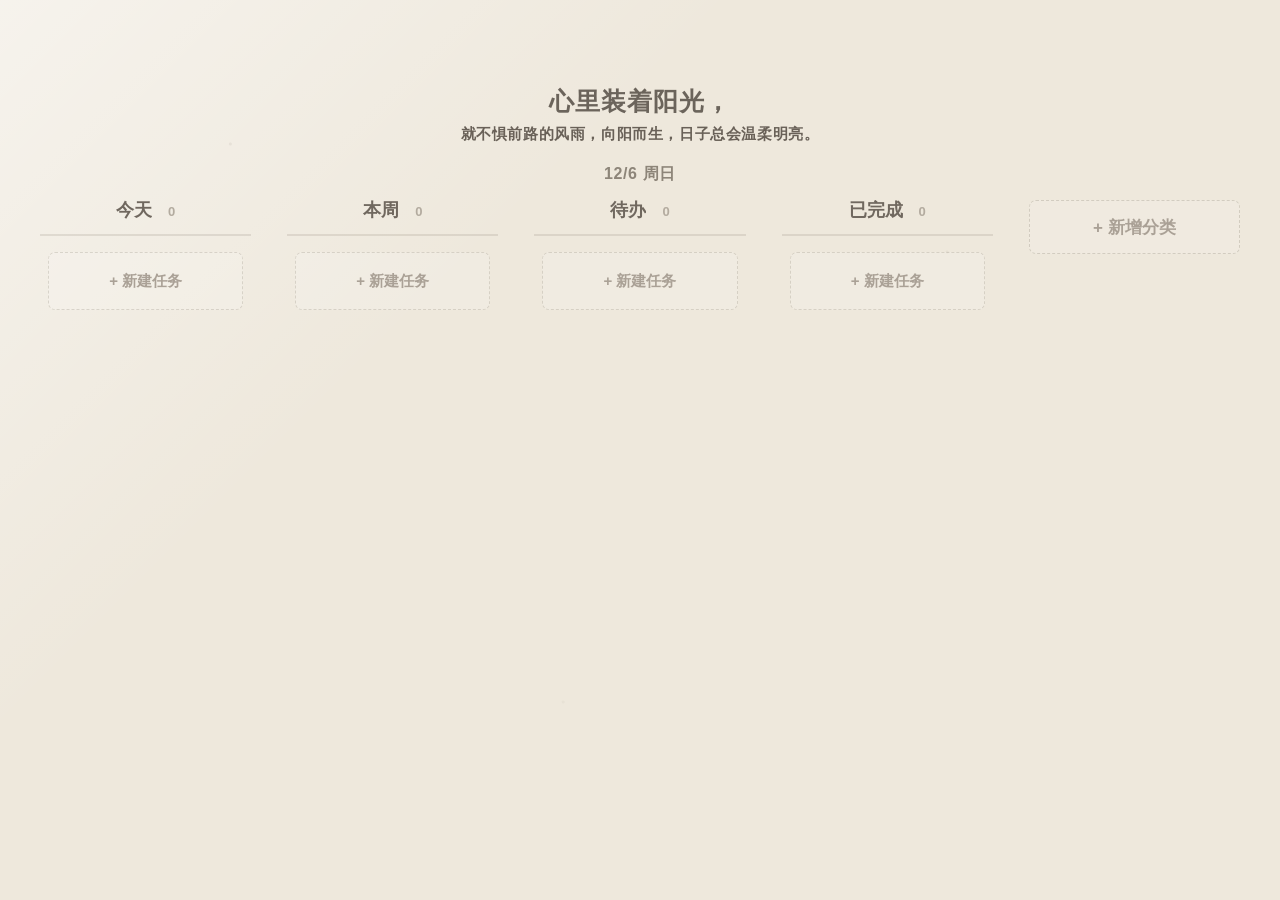
==== commit 49221c98: "Update todo branding" ====
--- a/newtab.html
+++ b/newtab.html
@@ -3,7 +3,7 @@
   <head>
     <meta charset="utf-8" />
     <meta name="viewport" content="width=device-width, initial-scale=1" />
-    <title>简洁待办</title>
+    <title>todo</title>
     <link rel="stylesheet" href="popup.css" />
   </head>
   <body class="newtab-page">
--- a/popup.css
+++ b/popup.css
@@ -547,49 +547,26 @@
 
 /* New tab: match the selected "极简便签墙" concept mockup. */
 body.newtab-page {
-  display: grid;
+  display: block;
   min-height: 100vh;
-  place-items: center;
-  background: #000000;
+  background: #eee8dc;
 }
 
 .newtab-app {
   position: relative;
-  width: calc(100vw - 72px);
-  height: calc(100vh - 72px);
-  min-height: 560px;
+  width: 100vw;
+  min-height: 100vh;
   margin: 0;
-  border-radius: 34px;
+  border-radius: 0;
   background:
     radial-gradient(circle at 18% 16%, rgba(80, 70, 52, 0.07) 0 1px, transparent 2px),
     radial-gradient(circle at 74% 28%, rgba(80, 70, 52, 0.055) 0 1px, transparent 2px),
     radial-gradient(circle at 44% 78%, rgba(80, 70, 52, 0.04) 0 1px, transparent 2px),
     linear-gradient(135deg, rgba(255, 255, 255, 0.48), transparent 34%),
     #eee8dc;
-  box-shadow:
-    inset 0 0 0 1px rgba(255, 255, 255, 0.36),
-    0 24px 80px rgba(0, 0, 0, 0.36);
-  overflow: hidden;
+  box-shadow: none;
+  overflow: auto;
   padding: 0 40px 30px;
-}
-
-.newtab-app::after {
-  content: "×";
-  position: absolute;
-  top: 16px;
-  right: 12px;
-  display: grid;
-  width: 82px;
-  height: 82px;
-  place-items: center;
-  border: 1px solid rgba(46, 42, 36, 0.14);
-  border-radius: 50%;
-  background: rgba(255, 255, 255, 0.92);
-  box-shadow: 0 4px 16px rgba(38, 31, 21, 0.16);
-  color: #181613;
-  font-size: 44px;
-  font-weight: 300;
-  line-height: 1;
 }
 
 .newtab-app .header {
@@ -1005,16 +982,10 @@
 
 @media (max-width: 900px) {
   .newtab-app {
-    width: calc(100vw - 28px);
-    min-height: calc(100vh - 28px);
-    border-radius: 26px;
+    width: 100vw;
+    min-height: 100vh;
+    border-radius: 0;
     padding: 0 22px 26px;
-  }
-
-  .newtab-app::after {
-    width: 58px;
-    height: 58px;
-    font-size: 34px;
   }
 
   .newtab-app .header {
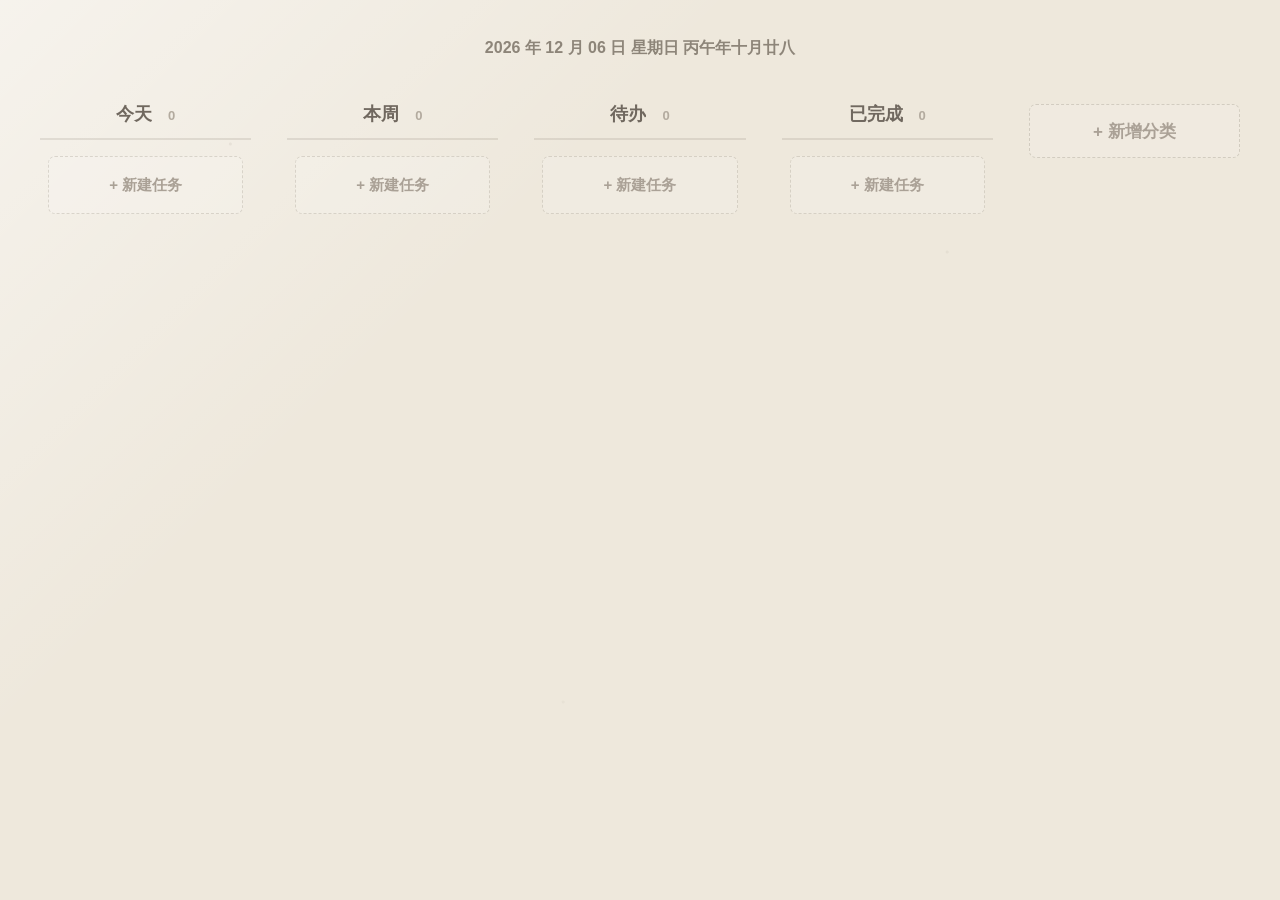
==== commit 5569c070: "Update new tab date display" ====
--- a/newtab.html
+++ b/newtab.html
@@ -3,15 +3,13 @@
   <head>
     <meta charset="utf-8" />
     <meta name="viewport" content="width=device-width, initial-scale=1" />
-    <title>todo</title>
+    <title>Lightweight Todo Tool</title>
     <link rel="stylesheet" href="popup.css" />
   </head>
   <body class="newtab-page">
     <main class="app newtab-app" aria-label="便签墙">
       <header class="header">
         <div>
-          <p class="quote">心里装着阳光，</p>
-          <p class="quote-sub">就不惧前路的风雨，向阳而生，日子总会温柔明亮。</p>
           <p id="todayText" class="today"></p>
         </div>
       </header>
--- a/popup.css
+++ b/popup.css
@@ -571,12 +571,12 @@
 
 .newtab-app .header {
   display: grid;
-  min-height: 200px;
+  min-height: 104px;
   max-width: none;
   margin: 0;
   border: 0;
-  place-items: center;
-  padding: 0;
+  place-items: start center;
+  padding: 36px 0 0;
   text-align: center;
 }
 
@@ -600,11 +600,13 @@
 }
 
 .newtab-app .today {
-  margin: 20px 0 0;
+  margin: 0;
   color: #8d8579;
   font-size: 16px;
   font-weight: 650;
-  letter-spacing: 0.04em;
+  letter-spacing: 0;
+  line-height: 1.45;
+  white-space: nowrap;
 }
 
 .newtab-app > .add-form,
@@ -989,11 +991,12 @@
   }
 
   .newtab-app .header {
-    min-height: 190px;
+    min-height: 92px;
+    padding-top: 28px;
   }
 
-  .newtab-app .quote {
-    font-size: 21px;
+  .newtab-app .today {
+    white-space: normal;
   }
 
   .newtab-app .board-list {
